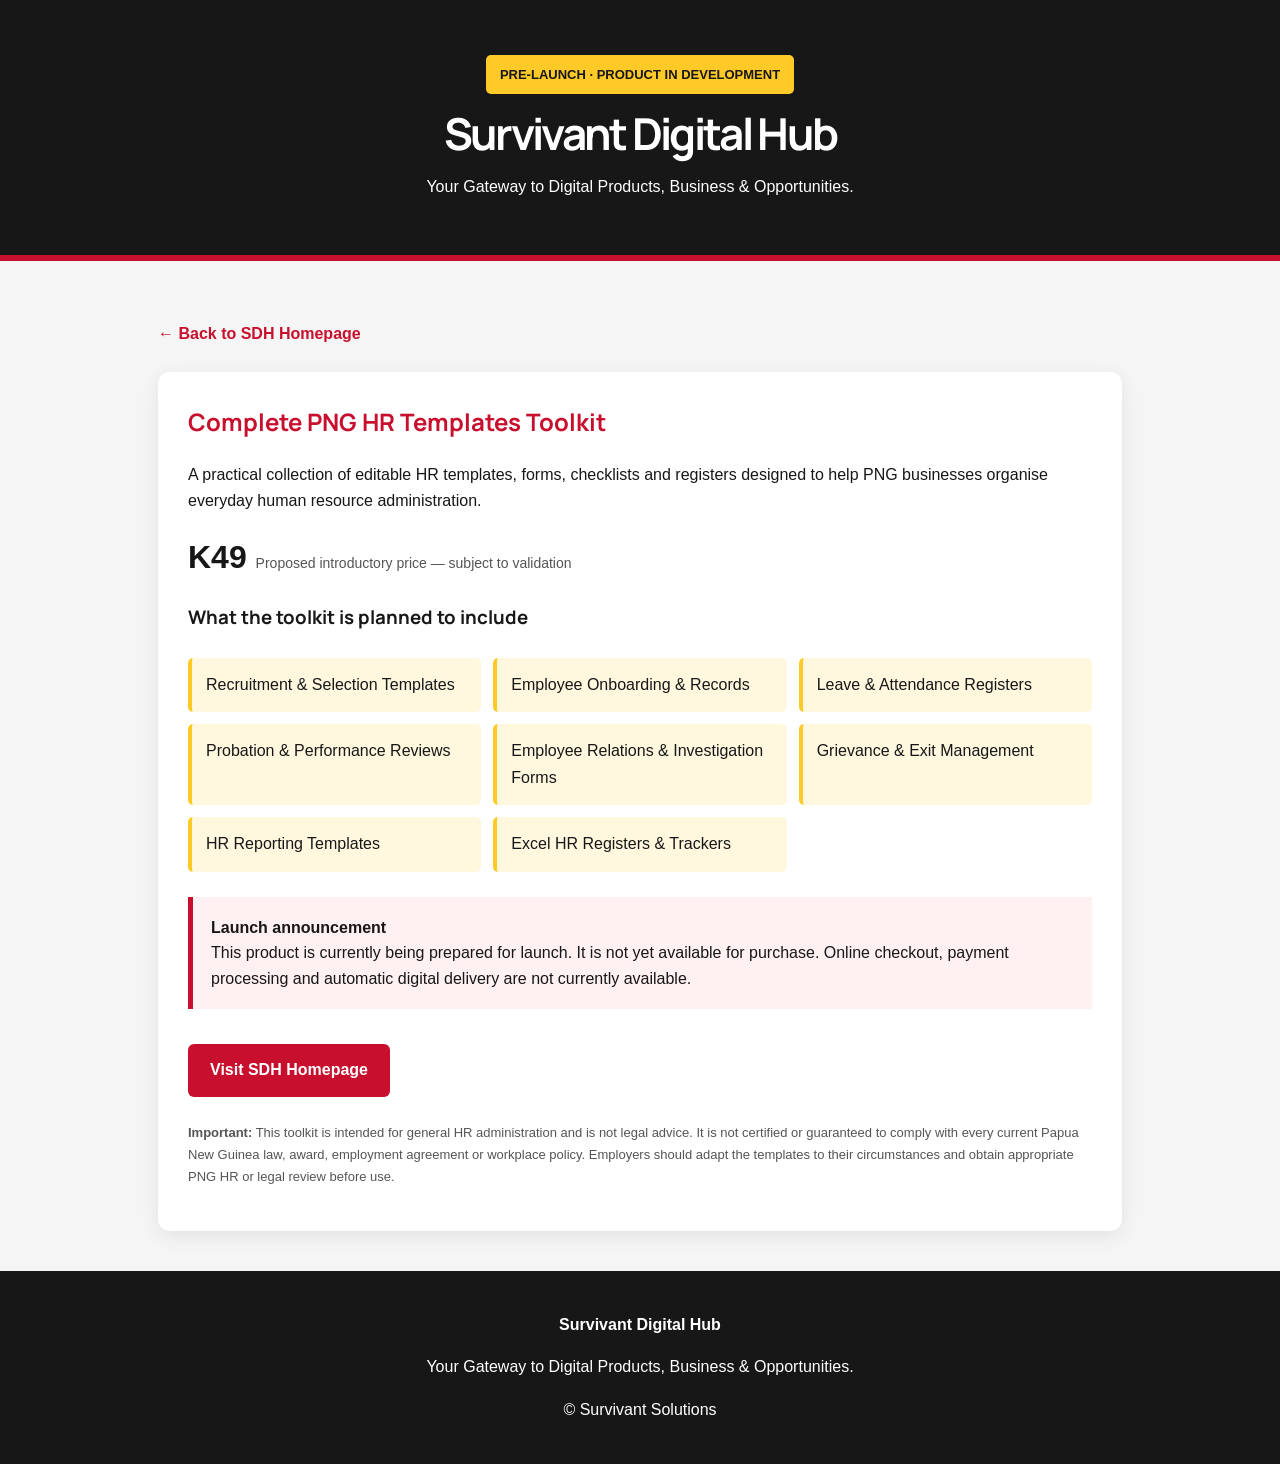
==== products.html @ ee9da962 "Create products.html" ====
<!DOCTYPE html>
<html lang="en">
<head>
  <meta charset="UTF-8">
  <meta name="viewport" content="width=device-width, initial-scale=1.0">
  <title>Products | Survivant Digital Hub</title>
  <meta name="description" content="Explore digital products from Survivant Digital Hub.">

  <link rel="stylesheet" href="style.css">

  <style>
    :root {
      --sdh-black: #171717;
      --sdh-red: #C8102E;
      --sdh-yellow: #FFC928;
      --sdh-white: #FFFFFF;
    }

    body {
      background: #f5f5f5;
      color: var(--sdh-black);
      margin: 0;
      font-family: Arial, sans-serif;
    }

    .product-hero {
      background: var(--sdh-black);
      color: var(--sdh-white);
      padding: 55px 20px;
      text-align: center;
      border-bottom: 6px solid var(--sdh-red);
    }

    .product-hero h1 {
      font-size: clamp(28px, 5vw, 44px);
      margin: 15px 0;
    }

    .product-hero p {
      max-width: 700px;
      margin: auto;
      line-height: 1.7;
    }

    .status {
      display: inline-block;
      background: var(--sdh-yellow);
      color: var(--sdh-black);
      padding: 9px 14px;
      font-weight: bold;
      border-radius: 5px;
      font-size: 13px;
    }

    .product-container {
      max-width: 1000px;
      margin: 35px auto;
      padding: 0 18px;
    }

    .product-card {
      background: var(--sdh-white);
      border-radius: 12px;
      padding: 30px;
      box-shadow: 0 5px 20px rgba(0,0,0,0.08);
    }

    .product-card h2 {
      color: var(--sdh-red);
      margin-top: 0;
    }

    .price {
      font-size: 32px;
      font-weight: bold;
      margin: 15px 0;
    }

    .price small {
      font-size: 14px;
      font-weight: normal;
      color: #555;
    }

    .features {
      display: grid;
      grid-template-columns: repeat(auto-fit, minmax(220px, 1fr));
      gap: 12px;
      margin: 25px 0;
    }

    .feature {
      background: #fff8df;
      border-left: 4px solid var(--sdh-yellow);
      padding: 14px;
      border-radius: 5px;
    }

    .notice {
      background: #fff1f2;
      border-left: 5px solid var(--sdh-red);
      padding: 18px;
      margin: 25px 0;
      line-height: 1.6;
    }

    .product-button {
      display: inline-block;
      background: var(--sdh-red);
      color: white;
      padding: 13px 22px;
      border-radius: 6px;
      text-decoration: none;
      font-weight: bold;
      margin-top: 10px;
    }

    .product-button:hover {
      background: #a30d25;
    }

    .back-link {
      display: inline-block;
      margin: 25px 0;
      color: var(--sdh-red);
      font-weight: bold;
      text-decoration: none;
    }

    .disclaimer {
      font-size: 13px;
      color: #555;
      line-height: 1.7;
      margin-top: 25px;
    }

    footer {
      background: var(--sdh-black);
      color: white;
      padding: 25px 15px;
      text-align: center;
      margin-top: 40px;
    }
  </style>
</head>

<body>

<header class="product-hero">
  <span class="status">PRE-LAUNCH · PRODUCT IN DEVELOPMENT</span>

  <h1>Survivant Digital Hub</h1>

  <p>Your Gateway to Digital Products, Business & Opportunities.</p>
</header>

<main class="product-container">

  <a class="back-link" href="index.html">
    ← Back to SDH Homepage
  </a>

  <section class="product-card">

    <h2>Complete PNG HR Templates Toolkit</h2>

    <p>
      A practical collection of editable HR templates, forms,
      checklists and registers designed to help PNG businesses
      organise everyday human resource administration.
    </p>

    <div class="price">
      K49 <small>Proposed introductory price — subject to validation</small>
    </div>

    <h3>What the toolkit is planned to include</h3>

    <div class="features">
      <div class="feature">Recruitment & Selection Templates</div>
      <div class="feature">Employee Onboarding & Records</div>
      <div class="feature">Leave & Attendance Registers</div>
      <div class="feature">Probation & Performance Reviews</div>
      <div class="feature">Employee Relations & Investigation Forms</div>
      <div class="feature">Grievance & Exit Management</div>
      <div class="feature">HR Reporting Templates</div>
      <div class="feature">Excel HR Registers & Trackers</div>
    </div>

    <div class="notice">
      <strong>Launch announcement</strong><br>
      This product is currently being prepared for launch.
      It is not yet available for purchase. Online checkout,
      payment processing and automatic digital delivery are
      not currently available.
    </div>

    <a href="index.html#contact" class="product-button">
      Visit SDH Homepage
    </a>

    <p class="disclaimer">
      <strong>Important:</strong> This toolkit is intended for
      general HR administration and is not legal advice.
      It is not certified or guaranteed to comply with every
      current Papua New Guinea law, award, employment agreement
      or workplace policy. Employers should adapt the templates
      to their circumstances and obtain appropriate PNG HR or
      legal review before use.
    </p>

  </section>

</main>

<footer>
  <p><strong>Survivant Digital Hub</strong></p>
  <p>Your Gateway to Digital Products, Business & Opportunities.</p>
  <p>© Survivant Solutions</p>
</footer>

<script src="script.js" defer></script>

</body>
</html>
---- style.css ----
@import url('https://fonts.googleapis.com/css2?family=DM+Sans:wght@400;500;600;700&family=Manrope:wght@400;500;600;700;800&display=swap');
:root{--navy:#101b32;--gold:#e6b957;--gold2:#f2d48e;--ink:#172238;--muted:#687386;--paper:#f7f8fa}*{box-sizing:border-box}html{scroll-behavior:smooth;scroll-padding-top:80px}body{margin:0;font-family:'DM Sans',Arial,sans-serif;color:var(--ink);line-height:1.65}a{color:inherit;text-decoration:none}.wrap{width:min(1160px,calc(100% - 44px));margin:auto}.skip{position:absolute;left:-9999px}.skip:focus{left:10px;top:10px;background:white;padding:10px;z-index:99}.header{height:78px;position:sticky;top:0;background:white;z-index:10;border-bottom:1px solid #e9ebef}.nav{height:100%;display:flex;align-items:center;justify-content:space-between}.brand{display:flex;align-items:center;gap:11px;font:700 11px Manrope,sans-serif;letter-spacing:1.3px;color:var(--navy)}.brand b{display:block;color:#98732e;font-size:10px;letter-spacing:2px}.mark{height:42px;width:42px;display:grid;place-items:center;background:var(--navy);border:1px solid var(--gold);color:var(--gold);font-weight:800;font-size:14px}.nav nav{display:flex;align-items:center;gap:32px;font-size:13px;font-weight:600;color:#39445a}.nav nav a:hover,footer a:hover{color:#a67b2c}.navbutton{border:1px solid #d9bd7e;padding:10px 16px}.toggle{display:none}.hero{background:var(--navy);color:white;position:relative;overflow:hidden}.hero:before{content:"";position:absolute;inset:0;background:radial-gradient(circle at 80% 45%,#e6b95720,transparent 35%)}.hero-grid{min-height:565px;display:grid;grid-template-columns:1.1fr .9fr;align-items:center;gap:40px;padding-top:45px;padding-bottom:45px;position:relative}.eyebrow{font-size:10px;letter-spacing:2px;font-weight:700;color:var(--gold);margin:0 0 20px}.eyebrow.dark{color:#98732e}h1,h2,h3{font-family:Manrope,'DM Sans',sans-serif}h1{font-size:clamp(42px,5.3vw,66px);line-height:1.1;letter-spacing:-2.7px;margin:0 0 24px}h1 em,h2 em{font-family:Georgia,serif;font-weight:400;color:var(--gold2)}.lead{max-width:570px;color:#c7cfdd;font-size:15px;line-height:1.85}.actions{display:flex;align-items:center;gap:25px;margin-top:32px}.button{display:inline-flex;gap:20px;padding:14px 19px;font-size:12px;font-weight:700}.gold{background:var(--gold);color:var(--navy)}.gold:hover{background:var(--gold2)}.under{font-size:12px;font-weight:700;border-bottom:1px solid #ffffff77;padding-bottom:5px}.note{margin-top:38px;font-size:11px;color:#aeb9cb}.visual{height:410px;display:grid;place-items:center;position:relative}.orbit{position:absolute;border:1px solid #e6b95730;border-radius:50%}.one{width:420px;height:250px;transform:rotate(-25deg)}.two{width:340px;height:380px;transform:rotate(45deg)}.poster{width:255px;height:320px;background:linear-gradient(145deg,#263957,#101a2e);border:1px solid #e6b95799;box-shadow:20px 25px 55px #070d1a;transform:rotate(5deg);display:flex;flex-direction:column;align-items:center;padding:20px}.poster small{align-self:flex-end;font-size:8px;letter-spacing:2px;color:#b7c1d0}.poster strong{font:800 78px Manrope;letter-spacing:-12px;margin-top:57px}.poster strong span{color:var(--gold)}.poster i{width:43px;height:2px;background:var(--gold);margin:12px}.poster label{text-align:center;font-size:10px;letter-spacing:3px;color:#aeb9cb;line-height:1.9}.poster label b{color:white}.float{position:absolute;background:white;color:var(--navy);padding:11px 15px;font-size:10px;font-weight:700;box-shadow:0 10px 25px #080f1e55}.top{right:0;top:65px}.bottom{left:0;bottom:55px}.strip{border-top:1px solid #ffffff20}.strip .wrap{height:52px;display:flex;align-items:center;justify-content:center;gap:24px;font-size:9px;letter-spacing:2px;color:#9eabc0}.strip i{height:4px;width:4px;border-radius:50%;background:var(--gold)}.section{padding:95px 0}.section:not(.dark){background:var(--paper)}.heading{display:flex;justify-content:space-between;align-items:end;gap:40px;margin-bottom:42px}.heading h2,.section h2,.about h2,.contact h2{font-size:clamp(32px,4vw,44px);line-height:1.18;letter-spacing:-1.5px;margin:0}.heading>p{max-width:390px;font-size:13px;color:var(--muted);line-height:1.85;margin-bottom:4px}.cards{display:grid;grid-template-columns:repeat(3,1fr);gap:18px}.card{position:relative;background:white;border:1px solid #e8eaf0;padding:28px 25px;min-height:395px;overflow:hidden}.card:before{content:"";position:absolute;top:0;left:0;right:0;height:3px;background:var(--gold)}.biz:before{background:#778da9}.ai:before{background:#5b8d83}.icon{height:46px;width:46px;display:grid;place-items:center;background:#f7f1e4;color:#98732e;font-size:27px;margin-bottom:24px}.biz .icon{background:#edf1f6;color:#536b89}.ai .icon{background:#edf5f2;color:#4c8175}.card small{font-size:9px;letter-spacing:1.4px;color:#98732e;font-weight:700}.card h3{font-size:22px;line-height:1.2;margin:12px 0}.card p,.about p:not(.eyebrow){font-size:12px;color:var(--muted);line-height:1.85}.card ul{padding-left:16px;color:#4d596d;font-size:11px;line-height:2;margin:16px 0 20px}.card>a{font-size:11px;font-weight:700;color:#8e6927;border-bottom:1px solid #dfcc9f;padding-bottom:5px}.launch{text-align:center;font-size:11px;color:#788294;margin:25px 0 0}.launch span{display:inline-block;width:7px;height:7px;background:#d2a440;border-radius:50%;margin-right:8px}.dark{background:var(--navy);color:white}.split{display:grid;grid-template-columns:1fr 1fr;gap:90px;align-items:center}.dark h2{font-size:46px}.muted{max-width:430px;color:#b7c2d2;font-size:13px;line-height:1.9;margin:22px 0 28px}.outline{border:1px solid #e6b957aa;color:white}.steps{border-top:1px solid #ffffff25}.steps article{display:grid;grid-template-columns:50px 1fr;gap:18px;padding:23px 0;border-bottom:1px solid #ffffff25}.steps b{font-size:12px;color:var(--gold)}.steps h3{font-size:17px;margin:0 0 4px}.steps p{font-size:12px;color:#b7c2d2;margin:0}.about{background:white!important}.about-grid{display:grid;grid-template-columns:.7fr 1.3fr;gap:85px;align-items:center}.seal{height:210px;width:210px;border:1px solid #d8bd80;outline:1px solid #eee4cf;outline-offset:8px;background:#fbf8f0;display:flex;flex-direction:column;align-items:center;justify-content:center}.seal strong{font:800 62px Manrope;letter-spacing:-9px;color:var(--navy)}.seal small{font-size:8px;letter-spacing:2px;color:#96712e;margin-top:8px}.about h2{margin-bottom:20px}.contact{background:#f1f3f6;padding:70px 0}.contact-box{background:var(--navy);color:white;padding:50px 60px;display:grid;grid-template-columns:1.2fr .8fr;gap:60px}.contact h2{font-size:40px}.contact p:not(.eyebrow){font-size:12px;color:#b7c2d2;max-width:430px;line-height:1.8;margin-top:16px}.contact-side{border-left:1px solid #ffffff30;padding:10px 0 0 40px;display:flex;flex-direction:column;align-items:flex-start}.contact-side span{font-size:35px;color:var(--gold)}.contact-side small{font-size:9px;letter-spacing:2px;color:var(--gold);margin:15px 0 40px}.contact-side .under{margin-top:auto}footer{background:#0b1425;color:#aeb8c8;padding:32px 0 17px}.foot{display:grid;grid-template-columns:1fr 1fr 1fr;gap:20px;align-items:center;padding-bottom:25px}.foot .brand{color:white}.foot p{font-size:10px;margin:0}.foot>div{display:flex;justify-content:flex-end;gap:20px;font-size:10px}.copyright{border-top:1px solid #ffffff20;padding-top:15px;display:flex;justify-content:space-between;font-size:9px;color:#77849a}
@media(max-width:800px){.hero-grid{grid-template-columns:1fr .8fr;gap:5px}.visual{transform:scale(.85)}.cards .card{padding:23px 18px}.split{gap:40px}.about-grid{gap:40px}}
@media(max-width:640px){.wrap{width:calc(100% - 36px)}.header{height:68px}.mark{height:38px;width:38px}.brand{font-size:10px}.brand b{font-size:9px}.toggle{display:block;border:0;background:none;font-size:24px;color:var(--navy)}.nav nav{display:none;position:absolute;top:67px;left:0;right:0;background:white;padding:20px 24px;box-shadow:0 12px 22px #101b3218;flex-direction:column;align-items:stretch;gap:16px}.nav nav.open{display:flex}.navbutton{text-align:center}.hero-grid{display:block;padding-top:55px;padding-bottom:20px}h1{font-size:44px;letter-spacing:-2px}.lead{font-size:14px}.visual{height:310px;margin-top:0;transform:scale(.82)}.actions{gap:18px;flex-wrap:wrap}.note{margin-top:25px}.strip .wrap{gap:10px;font-size:7px;letter-spacing:1px}.section{padding:70px 0}.heading{display:block;margin-bottom:28px}.heading h2,.section h2,.about h2{font-size:35px}.heading>p{margin-top:17px}.cards{grid-template-columns:1fr}.card{min-height:0;padding:25px}.split{grid-template-columns:1fr;gap:38px}.dark h2{font-size:39px}.about-grid{grid-template-columns:1fr;gap:38px}.seal{height:165px;width:165px;margin:auto}.seal strong{font-size:52px}.contact{padding:35px 0}.contact-box{grid-template-columns:1fr;padding:35px 25px;gap:25px}.contact h2{font-size:36px}.contact-side{border-left:0;border-top:1px solid #ffffff30;padding:20px 0 0}.contact-side small{margin-bottom:25px}.foot{grid-template-columns:1fr;gap:17px}.foot>div{justify-content:flex-start}.copyright{flex-direction:column;gap:7px}}
@media(prefers-reduced-motion:reduce){html{scroll-behavior:auto}}/* SURVIVANT DIGITAL HUB - OFFICIAL BRAND COLOURS */

:root {
  --navy: #171717;
  --gold: #FFC928;
  --gold2: #FFD95C;
  --ink: #171717;
  --muted: #666666;
  --paper: #FFFFFF;
}

/* Header */
.header {
  background: #FFFFFF;
  border-bottom: 3px solid #C8102E;
}

.brand {
  color: #171717;
}

.brand b {
  color: #C8102E;
}

.mark {
  background: #171717;
  color: #FFC928;
  border: 2px solid #FFC928;
}

/* Hero and dark sections */
.hero,
.dark {
  background: #171717;
  color: #FFFFFF;
}

h1 em,
h2 em {
  color: #FFC928;
}

/* Buttons */
.gold {
  background: #C8102E;
  color: #FFFFFF;
}

.gold:hover {
  background: #A50D25;
}

/* Product cards */
.card {
  background: #FFFFFF;
  border: 1px solid #E5E5E5;
}

.card:before,
.biz:before,
.ai:before {
  background: #C8102E;
}

.card small,
.card > a {
  color: #C8102E;
}

/* About section */
.about {
  background: #FFFFFF !important;
}

/* Contact */
.contact-box {
  background: #171717;
  color: #FFFFFF;
}

/* Footer */
footer {
  background: #171717;
  color: #FFFFFF;
}
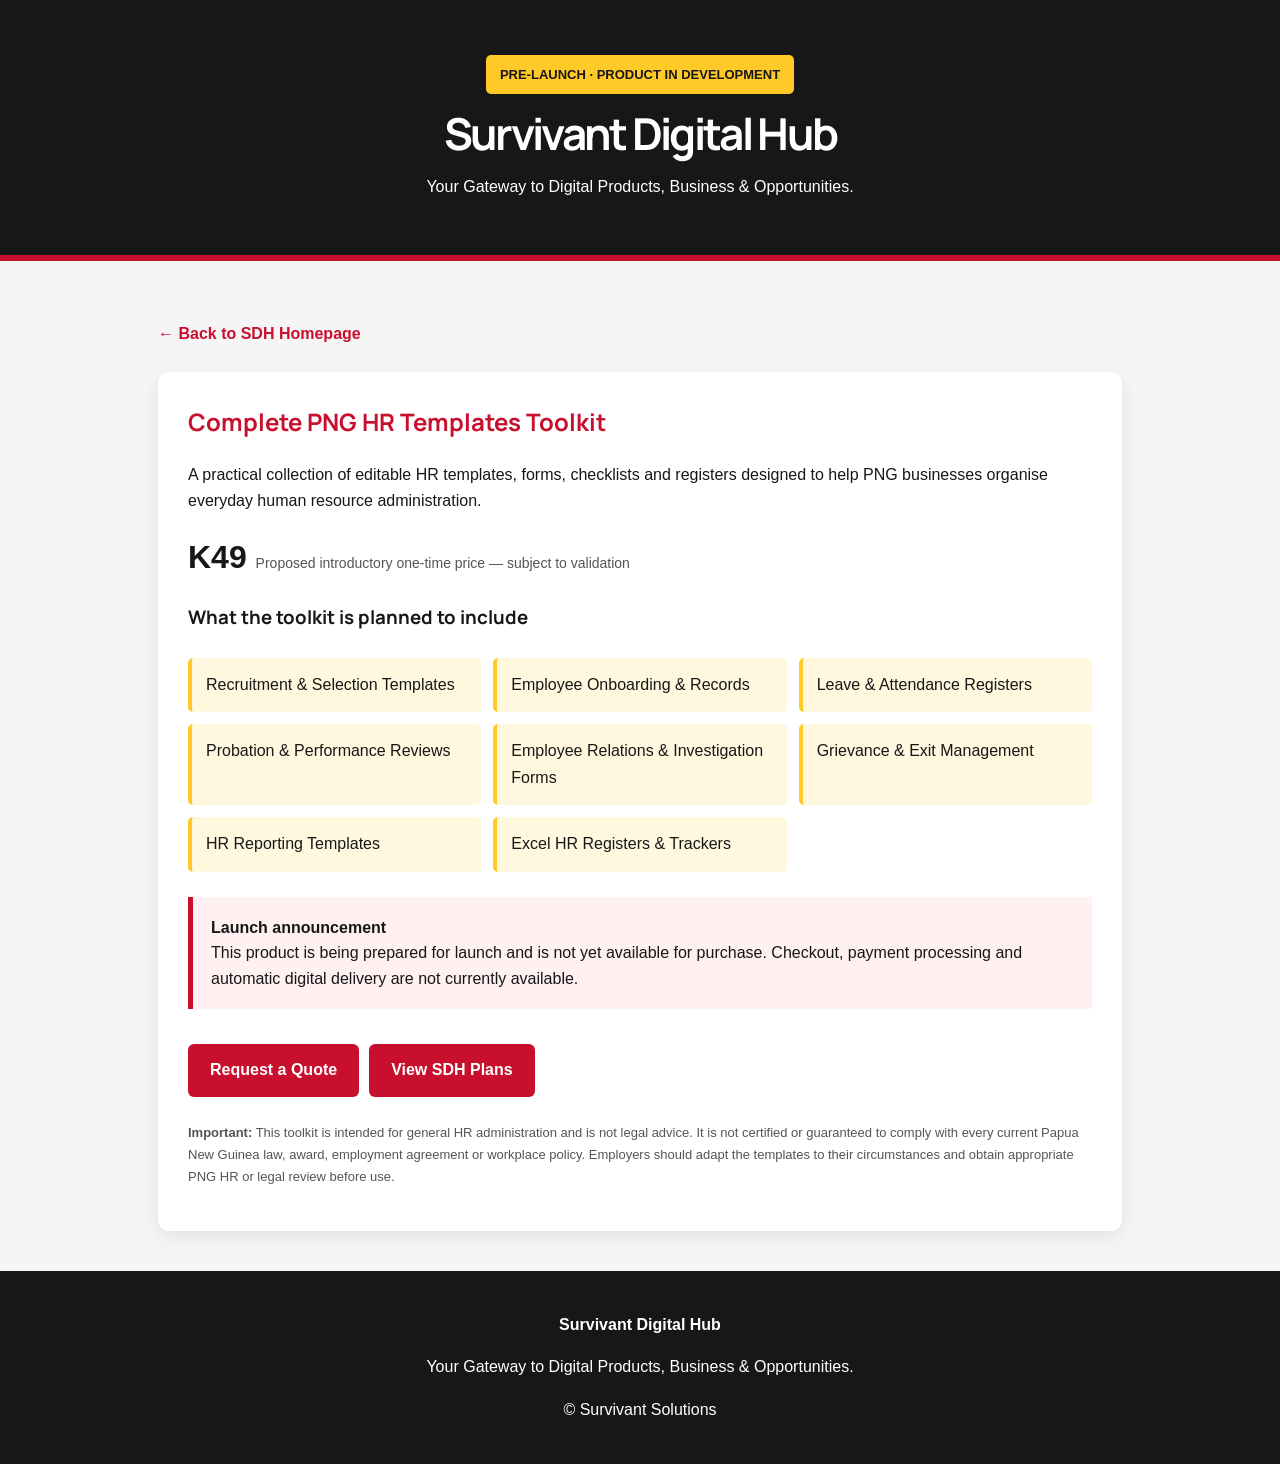
==== commit 0df9f2fd: "Add files via upload" ====
--- a/products.html
+++ b/products.html
@@ -1,225 +1,11 @@
 <!DOCTYPE html>
-<html lang="en">
-<head>
-  <meta charset="UTF-8">
-  <meta name="viewport" content="width=device-width, initial-scale=1.0">
-  <title>Products | Survivant Digital Hub</title>
-  <meta name="description" content="Explore digital products from Survivant Digital Hub.">
-
-  <link rel="stylesheet" href="style.css">
-
-  <style>
-    :root {
-      --sdh-black: #171717;
-      --sdh-red: #C8102E;
-      --sdh-yellow: #FFC928;
-      --sdh-white: #FFFFFF;
-    }
-
-    body {
-      background: #f5f5f5;
-      color: var(--sdh-black);
-      margin: 0;
-      font-family: Arial, sans-serif;
-    }
-
-    .product-hero {
-      background: var(--sdh-black);
-      color: var(--sdh-white);
-      padding: 55px 20px;
-      text-align: center;
-      border-bottom: 6px solid var(--sdh-red);
-    }
-
-    .product-hero h1 {
-      font-size: clamp(28px, 5vw, 44px);
-      margin: 15px 0;
-    }
-
-    .product-hero p {
-      max-width: 700px;
-      margin: auto;
-      line-height: 1.7;
-    }
-
-    .status {
-      display: inline-block;
-      background: var(--sdh-yellow);
-      color: var(--sdh-black);
-      padding: 9px 14px;
-      font-weight: bold;
-      border-radius: 5px;
-      font-size: 13px;
-    }
-
-    .product-container {
-      max-width: 1000px;
-      margin: 35px auto;
-      padding: 0 18px;
-    }
-
-    .product-card {
-      background: var(--sdh-white);
-      border-radius: 12px;
-      padding: 30px;
-      box-shadow: 0 5px 20px rgba(0,0,0,0.08);
-    }
-
-    .product-card h2 {
-      color: var(--sdh-red);
-      margin-top: 0;
-    }
-
-    .price {
-      font-size: 32px;
-      font-weight: bold;
-      margin: 15px 0;
-    }
-
-    .price small {
-      font-size: 14px;
-      font-weight: normal;
-      color: #555;
-    }
-
-    .features {
-      display: grid;
-      grid-template-columns: repeat(auto-fit, minmax(220px, 1fr));
-      gap: 12px;
-      margin: 25px 0;
-    }
-
-    .feature {
-      background: #fff8df;
-      border-left: 4px solid var(--sdh-yellow);
-      padding: 14px;
-      border-radius: 5px;
-    }
-
-    .notice {
-      background: #fff1f2;
-      border-left: 5px solid var(--sdh-red);
-      padding: 18px;
-      margin: 25px 0;
-      line-height: 1.6;
-    }
-
-    .product-button {
-      display: inline-block;
-      background: var(--sdh-red);
-      color: white;
-      padding: 13px 22px;
-      border-radius: 6px;
-      text-decoration: none;
-      font-weight: bold;
-      margin-top: 10px;
-    }
-
-    .product-button:hover {
-      background: #a30d25;
-    }
-
-    .back-link {
-      display: inline-block;
-      margin: 25px 0;
-      color: var(--sdh-red);
-      font-weight: bold;
-      text-decoration: none;
-    }
-
-    .disclaimer {
-      font-size: 13px;
-      color: #555;
-      line-height: 1.7;
-      margin-top: 25px;
-    }
-
-    footer {
-      background: var(--sdh-black);
-      color: white;
-      padding: 25px 15px;
-      text-align: center;
-      margin-top: 40px;
-    }
-  </style>
-</head>
-
-<body>
-
-<header class="product-hero">
-  <span class="status">PRE-LAUNCH · PRODUCT IN DEVELOPMENT</span>
-
-  <h1>Survivant Digital Hub</h1>
-
-  <p>Your Gateway to Digital Products, Business & Opportunities.</p>
-</header>
-
-<main class="product-container">
-
-  <a class="back-link" href="index.html">
-    ← Back to SDH Homepage
-  </a>
-
-  <section class="product-card">
-
-    <h2>Complete PNG HR Templates Toolkit</h2>
-
-    <p>
-      A practical collection of editable HR templates, forms,
-      checklists and registers designed to help PNG businesses
-      organise everyday human resource administration.
-    </p>
-
-    <div class="price">
-      K49 <small>Proposed introductory price — subject to validation</small>
-    </div>
-
-    <h3>What the toolkit is planned to include</h3>
-
-    <div class="features">
-      <div class="feature">Recruitment & Selection Templates</div>
-      <div class="feature">Employee Onboarding & Records</div>
-      <div class="feature">Leave & Attendance Registers</div>
-      <div class="feature">Probation & Performance Reviews</div>
-      <div class="feature">Employee Relations & Investigation Forms</div>
-      <div class="feature">Grievance & Exit Management</div>
-      <div class="feature">HR Reporting Templates</div>
-      <div class="feature">Excel HR Registers & Trackers</div>
-    </div>
-
-    <div class="notice">
-      <strong>Launch announcement</strong><br>
-      This product is currently being prepared for launch.
-      It is not yet available for purchase. Online checkout,
-      payment processing and automatic digital delivery are
-      not currently available.
-    </div>
-
-    <a href="index.html#contact" class="product-button">
-      Visit SDH Homepage
-    </a>
-
-    <p class="disclaimer">
-      <strong>Important:</strong> This toolkit is intended for
-      general HR administration and is not legal advice.
-      It is not certified or guaranteed to comply with every
-      current Papua New Guinea law, award, employment agreement
-      or workplace policy. Employers should adapt the templates
-      to their circumstances and obtain appropriate PNG HR or
-      legal review before use.
-    </p>
-
-  </section>
-
-</main>
-
-<footer>
-  <p><strong>Survivant Digital Hub</strong></p>
-  <p>Your Gateway to Digital Products, Business & Opportunities.</p>
-  <p>© Survivant Solutions</p>
-</footer>
-
-<script src="script.js" defer></script>
-
-</body>
-</html>
+<html lang="en"><head><meta charset="UTF-8"><meta name="viewport" content="width=device-width, initial-scale=1.0"><title>Products | Survivant Digital Hub</title><meta name="description" content="Explore digital products from Survivant Digital Hub."><link rel="stylesheet" href="style.css">
+<style>
+:root{--sdh-black:#171717;--sdh-red:#C8102E;--sdh-yellow:#FFC928;--sdh-white:#fff}body{background:#f5f5f5;color:#171717;margin:0;font-family:Arial,sans-serif}.product-hero{background:#171717;color:#fff;padding:55px 20px;text-align:center;border-bottom:6px solid #C8102E}.product-hero h1{font-size:clamp(28px,5vw,44px);margin:15px 0}.product-hero p{max-width:700px;margin:auto;line-height:1.7}.status{display:inline-block;background:#FFC928;color:#171717;padding:9px 14px;font-weight:bold;border-radius:5px;font-size:13px}.product-container{max-width:1000px;margin:35px auto;padding:0 18px}.product-card{background:#fff;border-radius:12px;padding:30px;box-shadow:0 5px 20px #00000014}.product-card h2{color:#C8102E;margin-top:0}.price{font-size:32px;font-weight:bold;margin:15px 0}.price small{font-size:14px;font-weight:normal;color:#555}.features{display:grid;grid-template-columns:repeat(auto-fit,minmax(220px,1fr));gap:12px;margin:25px 0}.feature{background:#fff8df;border-left:4px solid #FFC928;padding:14px;border-radius:5px}.notice{background:#fff1f2;border-left:5px solid #C8102E;padding:18px;margin:25px 0;line-height:1.6}.product-button{display:inline-block;background:#C8102E;color:#fff;padding:13px 22px;border-radius:6px;text-decoration:none;font-weight:bold;margin:10px 10px 0 0}.back-link{display:inline-block;margin:25px 0;color:#C8102E;font-weight:bold;text-decoration:none}.disclaimer{font-size:13px;color:#555;line-height:1.7;margin-top:25px}footer{background:#171717;color:#fff;padding:25px 15px;text-align:center;margin-top:40px}
+</style></head><body>
+<header class="product-hero"><span class="status">PRE-LAUNCH · PRODUCT IN DEVELOPMENT</span><h1>Survivant Digital Hub</h1><p>Your Gateway to Digital Products, Business & Opportunities.</p></header>
+<main class="product-container"><a class="back-link" href="index.html">← Back to SDH Homepage</a><section class="product-card"><h2>Complete PNG HR Templates Toolkit</h2><p>A practical collection of editable HR templates, forms, checklists and registers designed to help PNG businesses organise everyday human resource administration.</p><div class="price">K49 <small>Proposed introductory one-time price — subject to validation</small></div><h3>What the toolkit is planned to include</h3><div class="features"><div class="feature">Recruitment & Selection Templates</div><div class="feature">Employee Onboarding & Records</div><div class="feature">Leave & Attendance Registers</div><div class="feature">Probation & Performance Reviews</div><div class="feature">Employee Relations & Investigation Forms</div><div class="feature">Grievance & Exit Management</div><div class="feature">HR Reporting Templates</div><div class="feature">Excel HR Registers & Trackers</div></div>
+<div class="notice"><strong>Launch announcement</strong><br>This product is being prepared for launch and is not yet available for purchase. Checkout, payment processing and automatic digital delivery are not currently available.</div>
+<a href="quote.html?plan=Complete%20PNG%20HR%20Templates%20Toolkit" class="product-button">Request a Quote</a><a href="plans.html" class="product-button">View SDH Plans</a>
+<p class="disclaimer"><strong>Important:</strong> This toolkit is intended for general HR administration and is not legal advice. It is not certified or guaranteed to comply with every current Papua New Guinea law, award, employment agreement or workplace policy. Employers should adapt the templates to their circumstances and obtain appropriate PNG HR or legal review before use.</p></section></main>
+<footer><p><strong>Survivant Digital Hub</strong></p><p>Your Gateway to Digital Products, Business & Opportunities.</p><p>© Survivant Solutions</p></footer><script src="script.js" defer></script></body></html>
